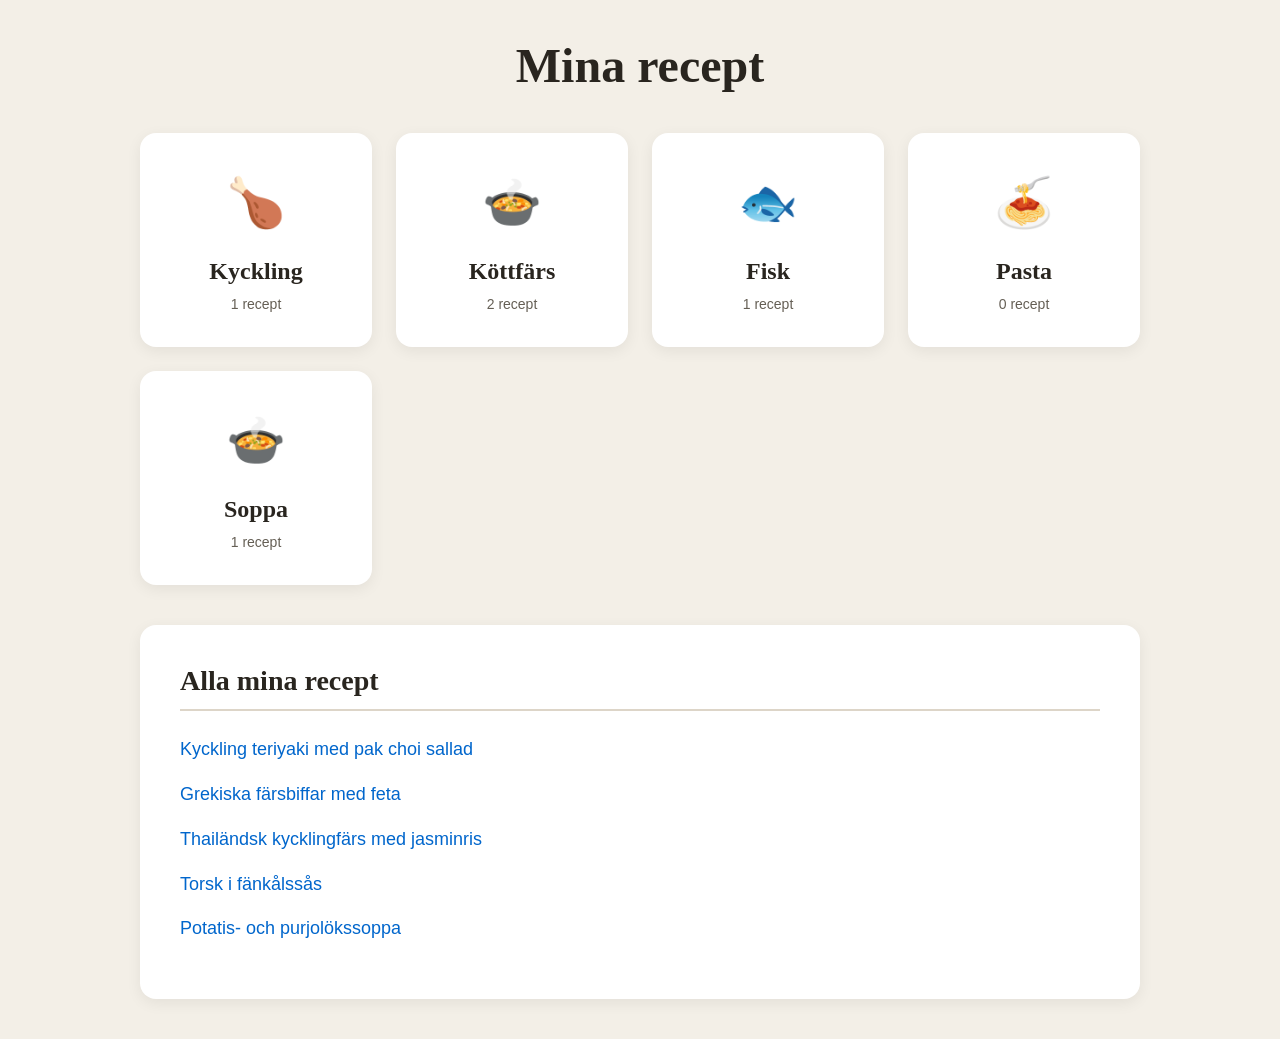
==== index.html @ 40a1303a ""Lägg till receptmappar" "Lägg till receptmappar"" ====
<!doctype html>
<html lang="sv">
<head>
<meta charset="utf-8">
<meta name="viewport" content="width=device-width,initial-scale=1">
<title>Mina recept</title>

<style>
body{
  margin:0;
  background:#f3efe7;
  color:#29251f;
  font:16px/1.6 -apple-system,BlinkMacSystemFont,"Helvetica Neue",sans-serif
}

.container{
  max-width:1000px;
  margin:0 auto;
  padding:40px 20px
}

h1{
  font:700 48px/1.1 Georgia,serif;
  margin:0 0 40px;
  text-align:center
}

.grid{
  display:grid;
  grid-template-columns:repeat(auto-fit,minmax(220px,1fr));
  gap:24px;
  margin-bottom:40px
}

.card{
  background:#fff;
  border-radius:16px;
  padding:32px;
  text-align:center;
  box-shadow:0 4px 15px #0001;
  transition:transform 0.2s,box-shadow 0.2s;
  text-decoration:none;
  color:inherit;
  display:flex;
  flex-direction:column;
  justify-content:center
}

.card:hover{
  transform:translateY(-4px);
  box-shadow:0 8px 25px #0002
}

.card-icon{
  font-size:48px;
  margin-bottom:16px
}

.card-title{
  font:700 24px Georgia,serif;
  margin:0
}

.card-count{
  font-size:14px;
  color:#655f55;
  margin-top:8px
}

.recipes-section{
  background:#fff;
  border-radius:16px;
  padding:40px;
  box-shadow:0 4px 15px #0001
}

.recipes-section h2{
  font:700 28px Georgia,serif;
  margin:0 0 24px;
  border-bottom:2px solid #ddd5c8;
  padding-bottom:12px
}

.recipe-list{
  list-style:none;
  padding:0;
  margin:0
}

.recipe-list li{
  margin:16px 0
}

.recipe-list a{
  color:#0066cc;
  text-decoration:none;
  font-size:18px
}

.recipe-list a:hover{
  text-decoration:underline
}

.recipe-source{
  font-size:12px;
  color:#999;
  margin-left:8px
}

@media(max-width:700px){
  .container{
    padding:20px 16px
  }

  h1{
    font-size:36px;
    margin-bottom:30px
  }

  .grid{
    grid-template-columns:1fr;
    gap:16px
  }

  .recipes-section{
    padding:20px
  }
}
</style>
</head>

<body>

<div class="container">

<h1>Mina recept</h1>

<div class="grid">

  <a href="kyckling/" class="card">
    <div class="card-icon">🍗</div>
    <div class="card-title">Kyckling</div>
    <div class="card-count">1 recept</div>
  </a>

  <a href="kottfars/" class="card">
    <div class="card-icon">🍲</div>
    <div class="card-title">Köttfärs</div>
    <div class="card-count">2 recept</div>
  </a>

  <a href="fisk/" class="card">
    <div class="card-icon">🐟</div>
    <div class="card-title">Fisk</div>
    <div class="card-count">1 recept</div>
  </a>

  <a href="pasta/" class="card">
    <div class="card-icon">🍝</div>
    <div class="card-title">Pasta</div>
    <div class="card-count">0 recept</div>
  </a>

  <a href="soppa/" class="card">
    <div class="card-icon">🍲</div>
    <div class="card-title">Soppa</div>
    <div class="card-count">1 recept</div>
  </a>

</div>

<div class="recipes-section">
  <h2>Alla mina recept</h2>
  <ul class="recipe-list">
    <li><a href="kyckling/kyckling-teriyaki-pak-choi.html">Kyckling teriyaki med pak choi sallad</a></li>
    <li><a href="kottfars/grekiska-farsbiffar-feta.html">Grekiska färsbiffar med feta</a></li>
    <li><a href="kottfars/thai-kycklingfars-jasminris.html">Thailändsk kycklingfärs med jasminris</a></li>
    <li><a href="fisk/torsk-fankals-sas.html">Torsk i fänkålssås</a></li>
    <li><a href="soppa/potatissoppa.html">Potatis- och purjolökssoppa</a></li>
  </ul>
</div>

</div>

</body>
</html>
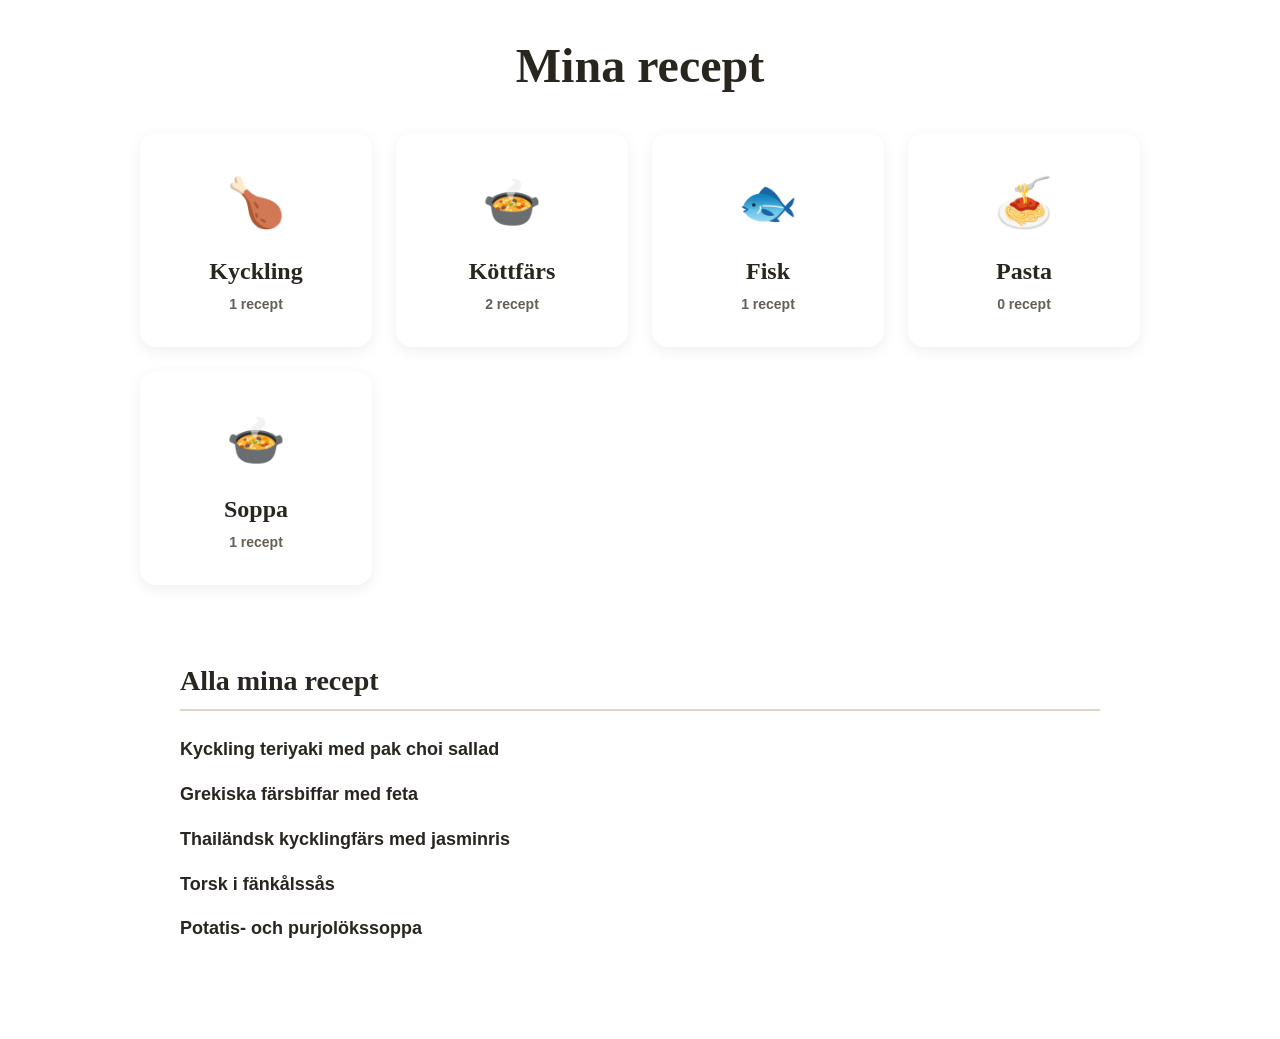
==== commit 795bbc98: "Update index.html" ====
--- a/index.html
+++ b/index.html
@@ -1,6 +1,7 @@
 <!doctype html>
 <html lang="sv">
 <head>
+  <link rel="stylesheet" href="style.css">
 <meta charset="utf-8">
 <meta name="viewport" content="width=device-width,initial-scale=1">
 <title>Mina recept</title>
@@ -183,4 +184,4 @@
 </div>
 
 </body>
-</html>+</html>
--- a/style.css
+++ b/style.css
@@ -0,0 +1,14 @@
+/* Gör alla receptlänkar mörka och i Helvetica Neue Bold */
+a, .recipe-list a {
+    color: #29251f !important;
+    text-decoration: none !important;
+    font-family: "Helvetica Neue", Arial, sans-serif !important;
+    font-weight: bold !important;
+    font-size: 18px !important;
+}
+
+/* Tar bort den vita bakgrunden och ramar på alla sidor */
+.recipes-section, .container, body {
+    background: transparent !important;
+    box-shadow: none !important;
+}
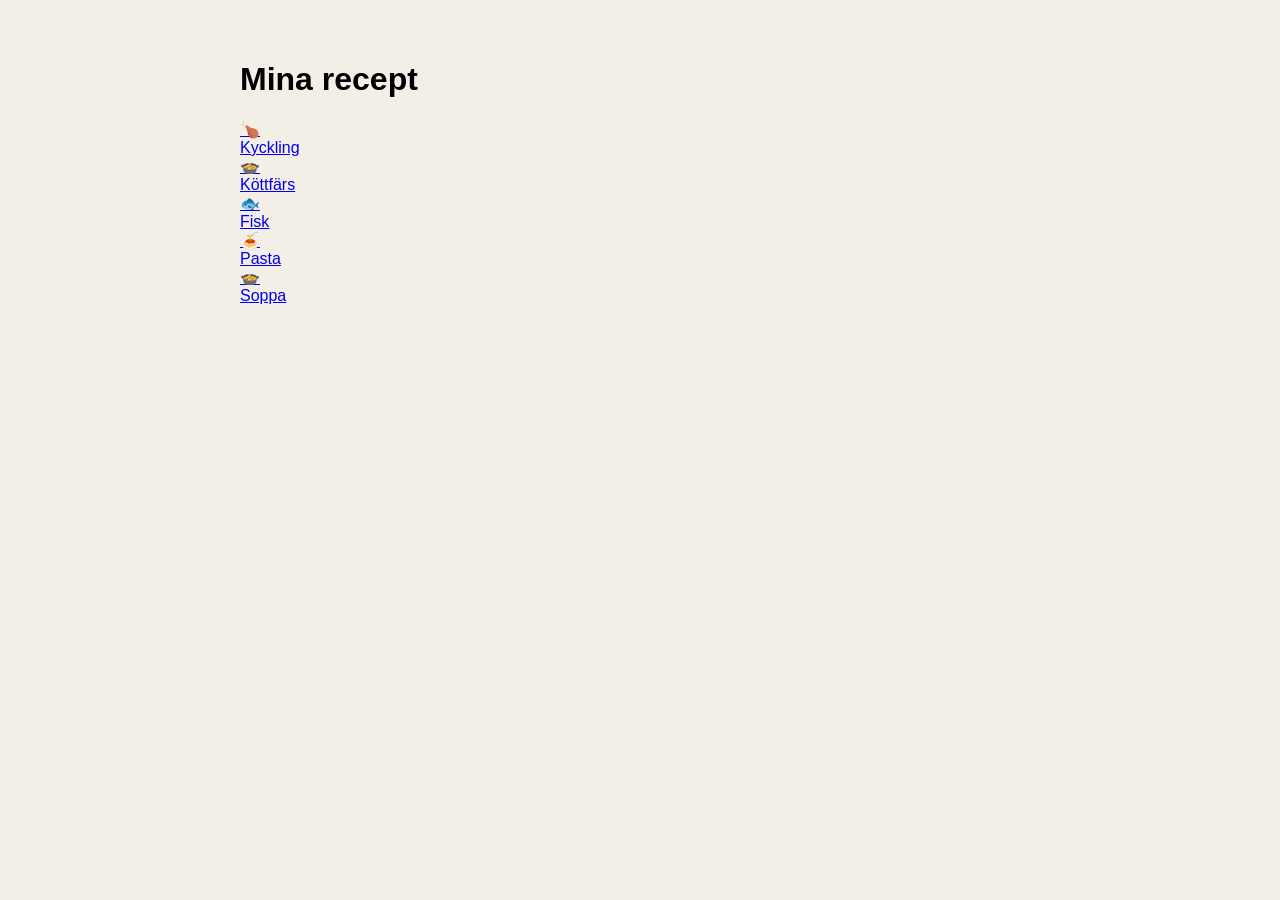
==== commit 25b1ea4b: "Update index.html" ====
--- a/index.html
+++ b/index.html
@@ -1,185 +1,46 @@
 <!doctype html>
 <html lang="sv">
 <head>
-  <link rel="stylesheet" href="style.css">
-<meta charset="utf-8">
-<meta name="viewport" content="width=device-width,initial-scale=1">
-<title>Mina recept</title>
-
-<style>
-body{
-  margin:0;
-  background:#f3efe7;
-  color:#29251f;
-  font:16px/1.6 -apple-system,BlinkMacSystemFont,"Helvetica Neue",sans-serif
-}
-
-.container{
-  max-width:1000px;
-  margin:0 auto;
-  padding:40px 20px
-}
-
-h1{
-  font:700 48px/1.1 Georgia,serif;
-  margin:0 0 40px;
-  text-align:center
-}
-
-.grid{
-  display:grid;
-  grid-template-columns:repeat(auto-fit,minmax(220px,1fr));
-  gap:24px;
-  margin-bottom:40px
-}
-
-.card{
-  background:#fff;
-  border-radius:16px;
-  padding:32px;
-  text-align:center;
-  box-shadow:0 4px 15px #0001;
-  transition:transform 0.2s,box-shadow 0.2s;
-  text-decoration:none;
-  color:inherit;
-  display:flex;
-  flex-direction:column;
-  justify-content:center
-}
-
-.card:hover{
-  transform:translateY(-4px);
-  box-shadow:0 8px 25px #0002
-}
-
-.card-icon{
-  font-size:48px;
-  margin-bottom:16px
-}
-
-.card-title{
-  font:700 24px Georgia,serif;
-  margin:0
-}
-
-.card-count{
-  font-size:14px;
-  color:#655f55;
-  margin-top:8px
-}
-
-.recipes-section{
-  background:#fff;
-  border-radius:16px;
-  padding:40px;
-  box-shadow:0 4px 15px #0001
-}
-
-.recipes-section h2{
-  font:700 28px Georgia,serif;
-  margin:0 0 24px;
-  border-bottom:2px solid #ddd5c8;
-  padding-bottom:12px
-}
-
-.recipe-list{
-  list-style:none;
-  padding:0;
-  margin:0
-}
-
-.recipe-list li{
-  margin:16px 0
-}
-
-.recipe-list a{
-  color:#0066cc;
-  text-decoration:none;
-  font-size:18px
-}
-
-.recipe-list a:hover{
-  text-decoration:underline
-}
-
-.recipe-source{
-  font-size:12px;
-  color:#999;
-  margin-left:8px
-}
-
-@media(max-width:700px){
-  .container{
-    padding:20px 16px
-  }
-
-  h1{
-    font-size:36px;
-    margin-bottom:30px
-  }
-
-  .grid{
-    grid-template-columns:1fr;
-    gap:16px
-  }
-
-  .recipes-section{
-    padding:20px
-  }
-}
-</style>
+    <!-- Den här raden styr hela sidans sandgula bakgrund och snygga marginaler -->
+    <link rel="stylesheet" href="style.css">
+    <meta charset="utf-8">
+    <meta name="viewport" content="width=device-width,initial-scale=1">
+    <title>Mina recept</title>
 </head>
-
 <body>
 
 <div class="container">
 
-<h1>Mina recept</h1>
+    <h1>Mina recept</h1>
 
-<div class="grid">
+    <div class="grid">
 
-  <a href="kyckling/" class="card">
-    <div class="card-icon">🍗</div>
-    <div class="card-title">Kyckling</div>
-    <div class="card-count">1 recept</div>
-  </a>
+        <a href="kyckling/" class="card">
+            <div class="card-icon">🍗</div>
+            <div class="card-title">Kyckling</div>
+        </a>
 
-  <a href="kottfars/" class="card">
-    <div class="card-icon">🍲</div>
-    <div class="card-title">Köttfärs</div>
-    <div class="card-count">2 recept</div>
-  </a>
+        <a href="kottfars/" class="card">
+            <div class="card-icon">🍲</div>
+            <div class="card-title">Köttfärs</div>
+        </a>
 
-  <a href="fisk/" class="card">
-    <div class="card-icon">🐟</div>
-    <div class="card-title">Fisk</div>
-    <div class="card-count">1 recept</div>
-  </a>
+        <a href="fisk/" class="card">
+            <div class="card-icon">🐟</div>
+            <div class="card-title">Fisk</div>
+        </a>
 
-  <a href="pasta/" class="card">
-    <div class="card-icon">🍝</div>
-    <div class="card-title">Pasta</div>
-    <div class="card-count">0 recept</div>
-  </a>
+        <a href="pasta/" class="card">
+            <div class="card-icon">🍝</div>
+            <div class="card-title">Pasta</div>
+        </a>
 
-  <a href="soppa/" class="card">
-    <div class="card-icon">🍲</div>
-    <div class="card-title">Soppa</div>
-    <div class="card-count">1 recept</div>
-  </a>
+        <a href="soppa/" class="card">
+            <div class="card-icon">🍲</div>
+            <div class="card-title">Soppa</div>
+        </a>
 
-</div>
-
-<div class="recipes-section">
-  <h2>Alla mina recept</h2>
-  <ul class="recipe-list">
-    <li><a href="kyckling/kyckling-teriyaki-pak-choi.html">Kyckling teriyaki med pak choi sallad</a></li>
-    <li><a href="kottfars/grekiska-farsbiffar-feta.html">Grekiska färsbiffar med feta</a></li>
-    <li><a href="kottfars/thai-kycklingfars-jasminris.html">Thailändsk kycklingfärs med jasminris</a></li>
-    <li><a href="fisk/torsk-fankals-sas.html">Torsk i fänkålssås</a></li>
-    <li><a href="soppa/potatissoppa.html">Potatis- och purjolökssoppa</a></li>
-  </ul>
-</div>
+    </div>
 
 </div>
 
--- a/style.css
+++ b/style.css
@@ -1,14 +1,96 @@
-/* Gör alla receptlänkar mörka och i Helvetica Neue Bold */
-a, .recipe-list a {
+/* Den sandfärgade bakgrunden och sidmarginaler */
+body {
+    background-color: #f3efe7 !important;
+    margin: 0;
+    padding: 40px 20px !important;
+    font-family: "-apple-system", BlinkMacSystemFont, "Helvetica Neue", Arial, sans-serif;
+}
+
+/* Behållarboxen för innehållet */
+.container {
+    max-width: 800px;
+    margin: 0 auto;
+}
+
+/* Den yttre samlingsboxen – helt transparent */
+.recipes-section {
+    background: transparent !important;
+    box-shadow: none !important;
+    padding: 0 !important;
+    margin-top: 20px;
+}
+
+/* Rensar bort list-prickar */
+.recipe-list {
+    list-style: none !important;
+    padding: 0 !important;
+    margin: 0 !important;
+}
+
+/* Det klickbara vita kortet */
+.recipe-list li {
+    background-color: #ffffff !important;
+    border-radius: 12px !important;
+    margin-bottom: 12px !important;
+    box-shadow: 0 4px 12px rgba(0,0,0,0.05) !important;
+    transition: transform 0.2s ease, box-shadow 0.2s ease;
+}
+
+/* Lyft-effekt vid hover */
+.recipe-list li:hover {
+    transform: translateY(-2px);
+    box-shadow: 0 6px 18px rgba(0,0,0,0.08) !important;
+}
+
+/* HÄR FIXAR VI HÖGERSTÄLLNINGEN! */
+/* Denna kod tvingar namnet till vänster och stjärnorna till höger */
+.recipe-list a {
     color: #29251f !important;
     text-decoration: none !important;
     font-family: "Helvetica Neue", Arial, sans-serif !important;
     font-weight: bold !important;
-    font-size: 18px !important;
+    font-size: 20px !important;
+    
+    /* Magiska raderna för högerställning: */
+    display: flex !important;
+    justify-content: space-between !important;
+    align-items: center !important;
+    padding: 18px 24px !important; /* Flyttat hit så hela kortet är klickbart */
 }
 
-/* Tar bort den vita bakgrunden och ramar på alla sidor */
-.recipes-section, .container, body {
-    background: transparent !important;
-    box-shadow: none !important;
+/* Ger stjärnorna lite andningsrum mellan varandra */
+.recipe-list a span:last-child {
+    letter-spacing: 2px;
 }
+
+/* "← Tillbaka"-knappen */
+a[href="../"], a[href="./"], .back {
+    display: inline-block;
+    background-color: #ffffff !important;
+    color: #29251f !important;
+    padding: 8px 16px !important;
+    border-radius: 20px !important;
+    font-size: 14px !important;
+    font-family: "Helvetica Neue", Arial, sans-serif !important;
+    font-weight: bold !important;
+    box-shadow: 0 2px 6px rgba(0,0,0,0.05) !important;
+    text-decoration: none !important;
+    margin-bottom: 20px;
+    transition: transform 0.2s;
+}
+
+a[href="../"]:hover, .back:hover {
+    transform: translateY(-2px);
+}
+
+/* 
+   -------------------------------------------------
+   ⭐ SPARA STJÄRNORNA HÄR SÅ DU KAN KOPIERA DEM ⭐
+   -------------------------------------------------
+   1 stjärna:  ⭐☆☆☆☆
+   2 stjärnor: ⭐⭐☆☆•
+   3 stjärnor: ⭐⭐⭐☆☆
+   4 stjärnor: ⭐⭐⭐⭐☆
+   5 stjärnor: ⭐⭐⭐⭐⭐
+   -------------------------------------------------
+*/
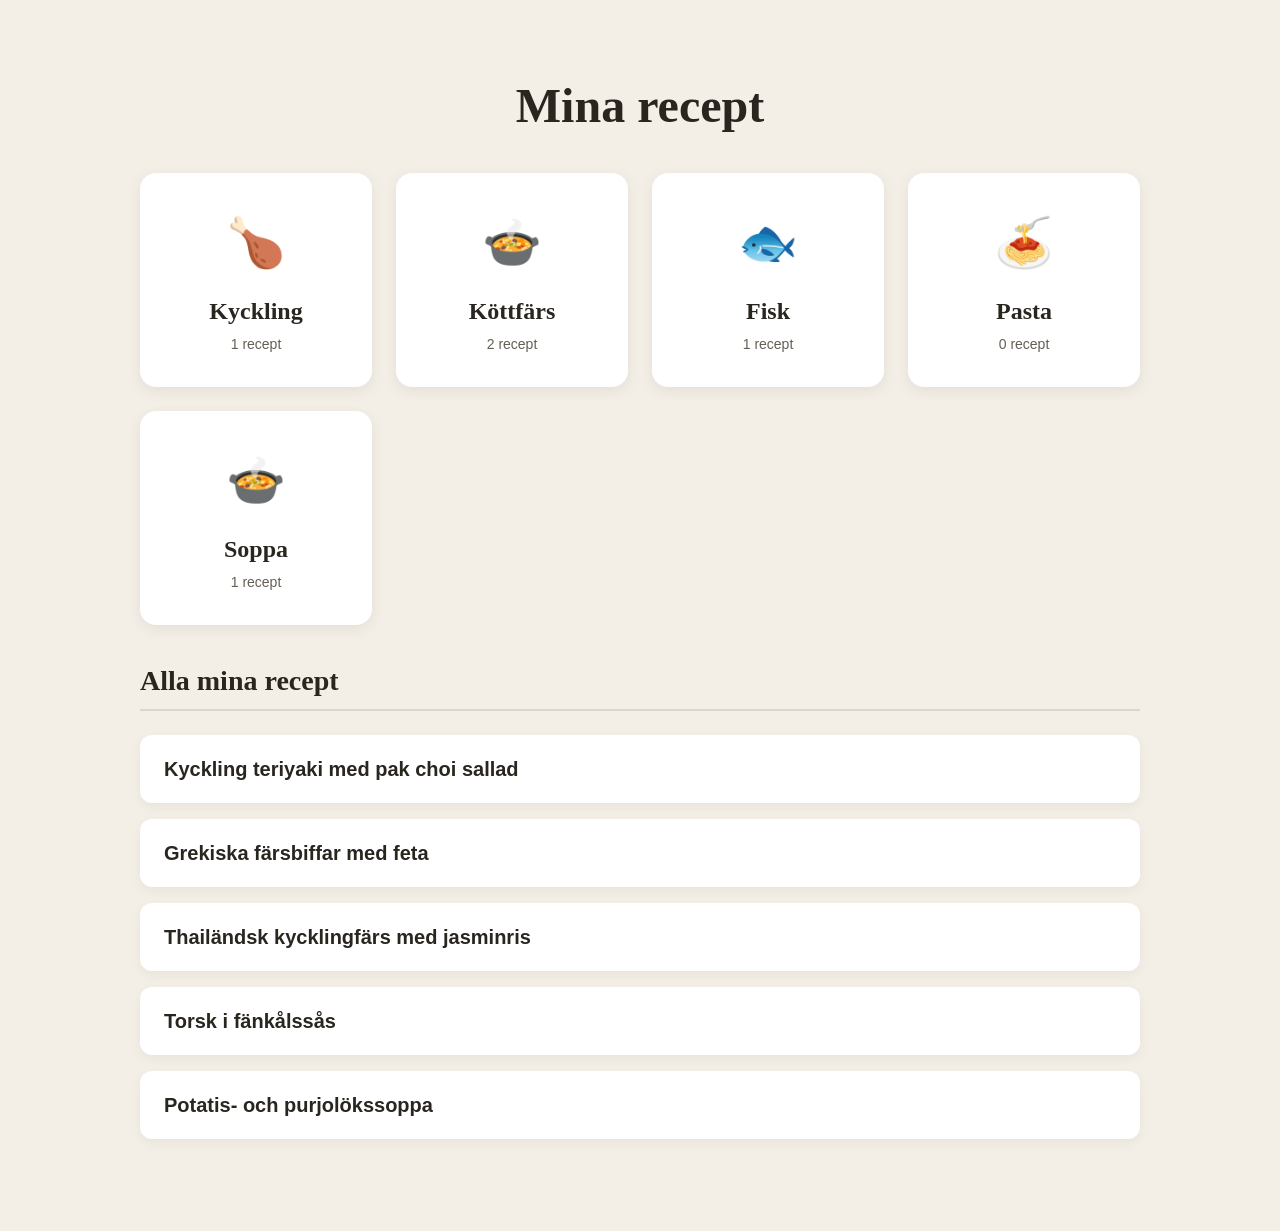
==== commit dadbcc6f: "Update index.html" ====
--- a/index.html
+++ b/index.html
@@ -1,46 +1,185 @@
 <!doctype html>
 <html lang="sv">
 <head>
-    <!-- Den här raden styr hela sidans sandgula bakgrund och snygga marginaler -->
-    <link rel="stylesheet" href="style.css">
-    <meta charset="utf-8">
-    <meta name="viewport" content="width=device-width,initial-scale=1">
-    <title>Mina recept</title>
+  <link rel="stylesheet" href="style.css">
+<meta charset="utf-8">
+<meta name="viewport" content="width=device-width,initial-scale=1">
+<title>Mina recept</title>
+
+<style>
+body{
+  margin:0;
+  background:#f3efe7;
+  color:#29251f;
+  font:16px/1.6 -apple-system,BlinkMacSystemFont,"Helvetica Neue",sans-serif
+}
+
+.container{
+  max-width:1000px;
+  margin:0 auto;
+  padding:40px 20px
+}
+
+h1{
+  font:700 48px/1.1 Georgia,serif;
+  margin:0 0 40px;
+  text-align:center
+}
+
+.grid{
+  display:grid;
+  grid-template-columns:repeat(auto-fit,minmax(220px,1fr));
+  gap:24px;
+  margin-bottom:40px
+}
+
+.card{
+  background:#fff;
+  border-radius:16px;
+  padding:32px;
+  text-align:center;
+  box-shadow:0 4px 15px #0001;
+  transition:transform 0.2s,box-shadow 0.2s;
+  text-decoration:none;
+  color:inherit;
+  display:flex;
+  flex-direction:column;
+  justify-content:center
+}
+
+.card:hover{
+  transform:translateY(-4px);
+  box-shadow:0 8px 25px #0002
+}
+
+.card-icon{
+  font-size:48px;
+  margin-bottom:16px
+}
+
+.card-title{
+  font:700 24px Georgia,serif;
+  margin:0
+}
+
+.card-count{
+  font-size:14px;
+  color:#655f55;
+  margin-top:8px
+}
+
+.recipes-section{
+  background:#fff;
+  border-radius:16px;
+  padding:40px;
+  box-shadow:0 4px 15px #0001
+}
+
+.recipes-section h2{
+  font:700 28px Georgia,serif;
+  margin:0 0 24px;
+  border-bottom:2px solid #ddd5c8;
+  padding-bottom:12px
+}
+
+.recipe-list{
+  list-style:none;
+  padding:0;
+  margin:0
+}
+
+.recipe-list li{
+  margin:16px 0
+}
+
+.recipe-list a{
+  color:#0066cc;
+  text-decoration:none;
+  font-size:18px
+}
+
+.recipe-list a:hover{
+  text-decoration:underline
+}
+
+.recipe-source{
+  font-size:12px;
+  color:#999;
+  margin-left:8px
+}
+
+@media(max-width:700px){
+  .container{
+    padding:20px 16px
+  }
+
+  h1{
+    font-size:36px;
+    margin-bottom:30px
+  }
+
+  .grid{
+    grid-template-columns:1fr;
+    gap:16px
+  }
+
+  .recipes-section{
+    padding:20px
+  }
+}
+</style>
 </head>
+
 <body>
 
 <div class="container">
 
-    <h1>Mina recept</h1>
+<h1>Mina recept</h1>
 
-    <div class="grid">
+<div class="grid">
 
-        <a href="kyckling/" class="card">
-            <div class="card-icon">🍗</div>
-            <div class="card-title">Kyckling</div>
-        </a>
+  <a href="kyckling/" class="card">
+    <div class="card-icon">🍗</div>
+    <div class="card-title">Kyckling</div>
+    <div class="card-count">1 recept</div>
+  </a>
 
-        <a href="kottfars/" class="card">
-            <div class="card-icon">🍲</div>
-            <div class="card-title">Köttfärs</div>
-        </a>
+  <a href="kottfars/" class="card">
+    <div class="card-icon">🍲</div>
+    <div class="card-title">Köttfärs</div>
+    <div class="card-count">2 recept</div>
+  </a>
 
-        <a href="fisk/" class="card">
-            <div class="card-icon">🐟</div>
-            <div class="card-title">Fisk</div>
-        </a>
+  <a href="fisk/" class="card">
+    <div class="card-icon">🐟</div>
+    <div class="card-title">Fisk</div>
+    <div class="card-count">1 recept</div>
+  </a>
 
-        <a href="pasta/" class="card">
-            <div class="card-icon">🍝</div>
-            <div class="card-title">Pasta</div>
-        </a>
+  <a href="pasta/" class="card">
+    <div class="card-icon">🍝</div>
+    <div class="card-title">Pasta</div>
+    <div class="card-count">0 recept</div>
+  </a>
 
-        <a href="soppa/" class="card">
-            <div class="card-icon">🍲</div>
-            <div class="card-title">Soppa</div>
-        </a>
+  <a href="soppa/" class="card">
+    <div class="card-icon">🍲</div>
+    <div class="card-title">Soppa</div>
+    <div class="card-count">1 recept</div>
+  </a>
 
-    </div>
+</div>
+
+<div class="recipes-section">
+  <h2>Alla mina recept</h2>
+  <ul class="recipe-list">
+    <li><a href="kyckling/kyckling-teriyaki-pak-choi.html">Kyckling teriyaki med pak choi sallad</a></li>
+    <li><a href="kottfars/grekiska-farsbiffar-feta.html">Grekiska färsbiffar med feta</a></li>
+    <li><a href="kottfars/thai-kycklingfars-jasminris.html">Thailändsk kycklingfärs med jasminris</a></li>
+    <li><a href="fisk/torsk-fankals-sas.html">Torsk i fänkålssås</a></li>
+    <li><a href="soppa/potatissoppa.html">Potatis- och purjolökssoppa</a></li>
+  </ul>
+</div>
 
 </div>
 
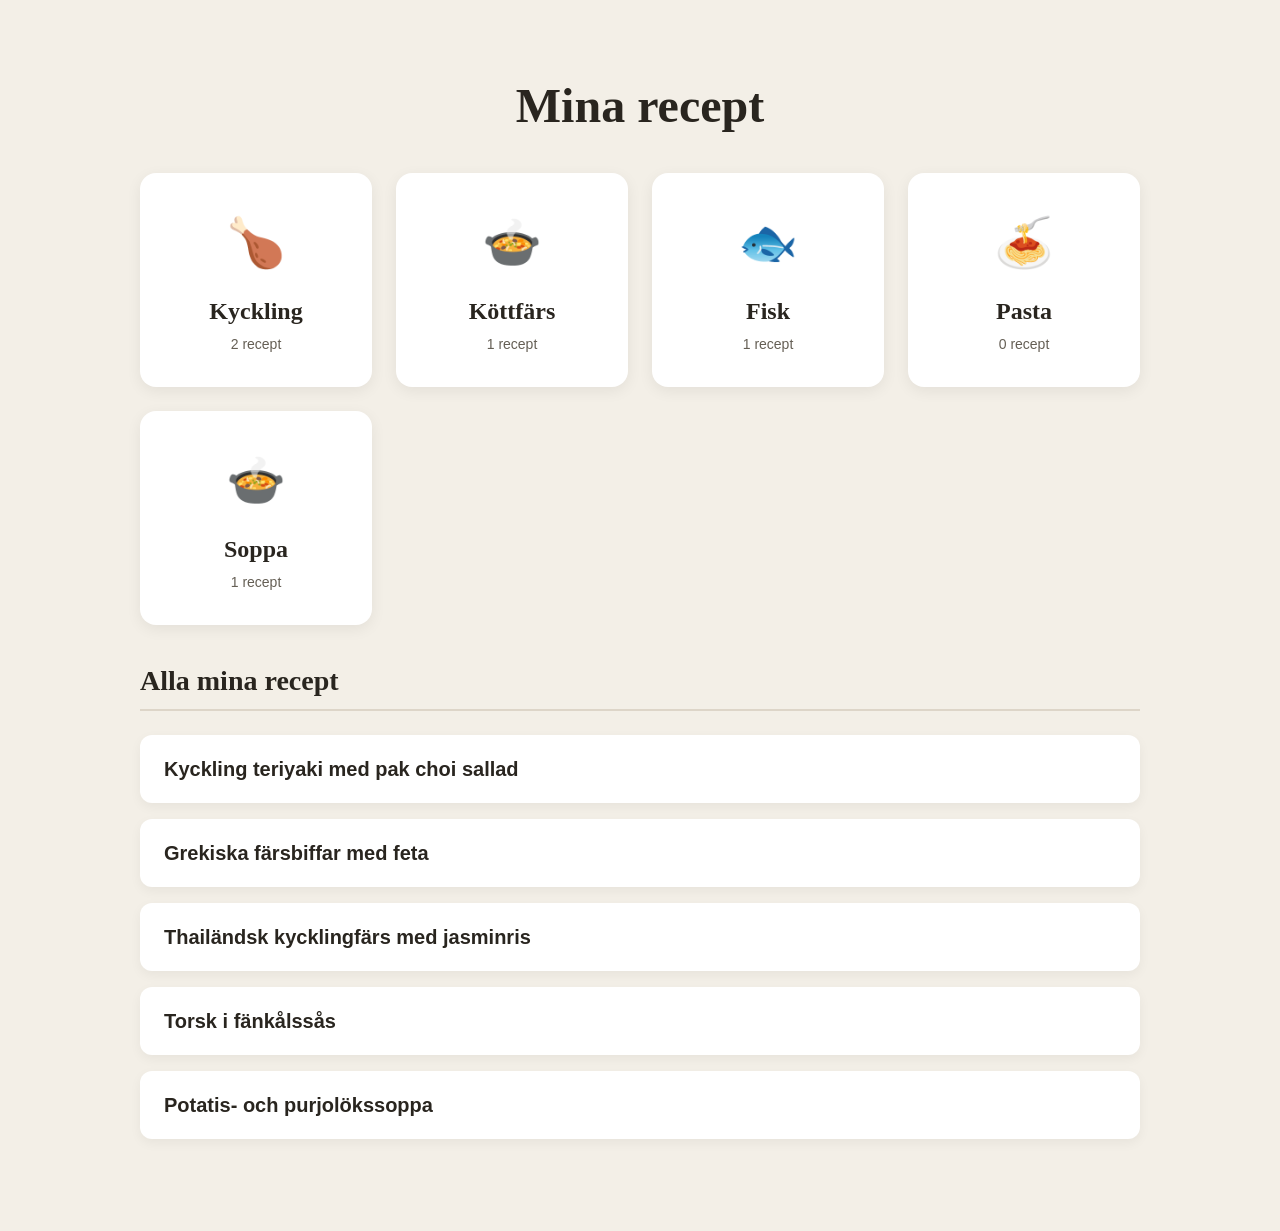
==== commit 3c91e739: "Update index.html" ====
--- a/index.html
+++ b/index.html
@@ -141,13 +141,13 @@
   <a href="kyckling/" class="card">
     <div class="card-icon">🍗</div>
     <div class="card-title">Kyckling</div>
-    <div class="card-count">1 recept</div>
+    <div class="card-count">2 recept</div>
   </a>
 
   <a href="kottfars/" class="card">
     <div class="card-icon">🍲</div>
     <div class="card-title">Köttfärs</div>
-    <div class="card-count">2 recept</div>
+    <div class="card-count">1 recept</div>
   </a>
 
   <a href="fisk/" class="card">
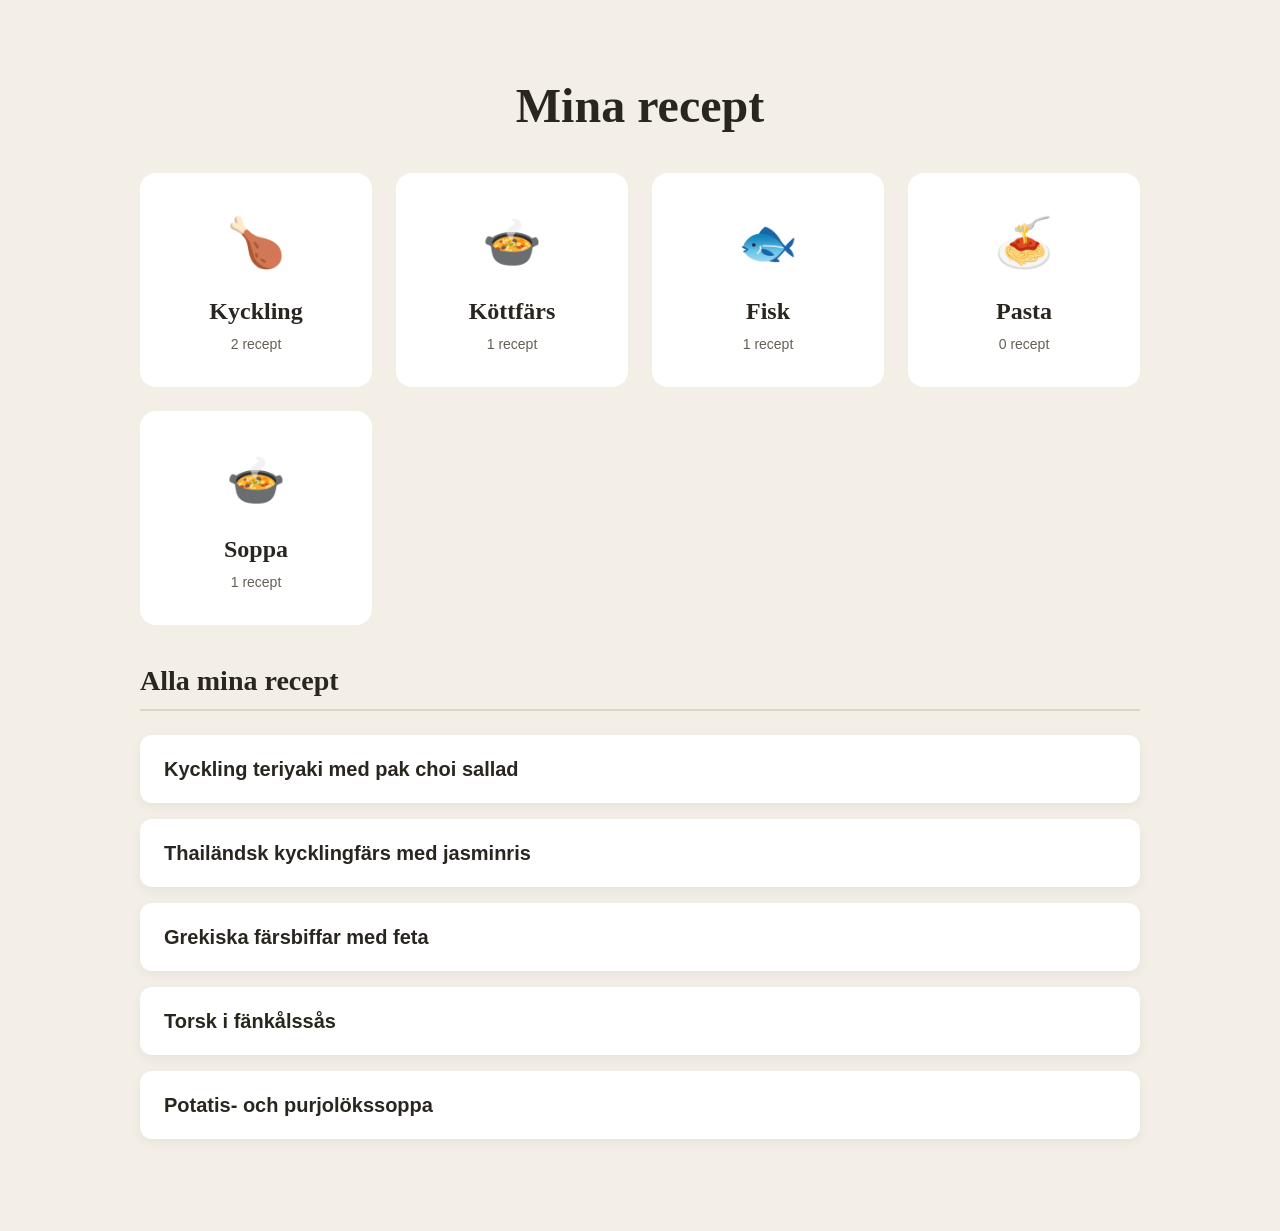
==== commit 622eecaa: "Update index.html" ====
--- a/index.html
+++ b/index.html
@@ -38,7 +38,7 @@
   border-radius:16px;
   padding:32px;
   text-align:center;
-  box-shadow:0 4px 15px #0001;
+  box-shadow:0 4px 15px #0001
   transition:transform 0.2s,box-shadow 0.2s;
   text-decoration:none;
   color:inherit;
@@ -102,12 +102,6 @@
   text-decoration:underline
 }
 
-.recipe-source{
-  font-size:12px;
-  color:#999;
-  margin-left:8px
-}
-
 @media(max-width:700px){
   .container{
     padding:20px 16px
@@ -138,44 +132,46 @@
 
 <div class="grid">
 
+  <!-- ID-taggarna nedanför (id="count-...") talar om för vårt script vart räknaren ska skrivas ut -->
   <a href="kyckling/" class="card">
     <div class="card-icon">🍗</div>
     <div class="card-title">Kyckling</div>
-    <div class="card-count">2 recept</div>
+    <div id="count-kyckling" class="card-count">Laddar...</div>
   </a>
 
   <a href="kottfars/" class="card">
     <div class="card-icon">🍲</div>
     <div class="card-title">Köttfärs</div>
-    <div class="card-count">1 recept</div>
+    <div id="count-kottfars" class="card-count">Laddar...</div>
   </a>
 
   <a href="fisk/" class="card">
     <div class="card-icon">🐟</div>
     <div class="card-title">Fisk</div>
-    <div class="card-count">1 recept</div>
+    <div id="count-fisk" class="card-count">Laddar...</div>
   </a>
 
   <a href="pasta/" class="card">
     <div class="card-icon">🍝</div>
     <div class="card-title">Pasta</div>
-    <div class="card-count">0 recept</div>
+    <div id="count-pasta" class="card-count">Laddar...</div>
   </a>
 
   <a href="soppa/" class="card">
     <div class="card-icon">🍲</div>
     <div class="card-title">Soppa</div>
-    <div class="card-count">1 recept</div>
+    <div id="count-soppa" class="card-count">Laddar...</div>
   </a>
 
 </div>
 
+<!-- Den här listan gömmer vi inte, utan scriptet använder den för att räkna antalet rader! -->
 <div class="recipes-section">
   <h2>Alla mina recept</h2>
-  <ul class="recipe-list">
+  <ul id="main-recipe-list" class="recipe-list">
     <li><a href="kyckling/kyckling-teriyaki-pak-choi.html">Kyckling teriyaki med pak choi sallad</a></li>
+    <li><a href="kyckling/thai-kycklingfars-jasminris.html">Thailändsk kycklingfärs med jasminris</a></li>
     <li><a href="kottfars/grekiska-farsbiffar-feta.html">Grekiska färsbiffar med feta</a></li>
-    <li><a href="kottfars/thai-kycklingfars-jasminris.html">Thailändsk kycklingfärs med jasminris</a></li>
     <li><a href="fisk/torsk-fankals-sas.html">Torsk i fänkålssås</a></li>
     <li><a href="soppa/potatissoppa.html">Potatis- och purjolökssoppa</a></li>
   </ul>
@@ -183,5 +179,35 @@
 
 </div>
 
+<!-- Det här är det osynliga scriptet som gör hela räkne-jobbet automatiskt -->
+<script>
+  document.addEventListener("DOMContentLoaded", function() {
+    // 1. Skapa en tom räknare för varje kategori
+    const counts = { kyckling: 0, kottfars: 0, fisk: 0, pasta: 0, soppa: 0 };
+    
+    // 2. Hämta alla länkar i den stora receptlistan längst ner
+    const recipeLinks = document.querySelectorAll("#main-recipe-list a");
+    
+    // 3. Gå igenom varje länk och se vilken mapp den pekar på
+    recipeLinks.forEach(link => {
+      const href = link.getAttribute("href");
+      
+      if (href.startsWith("kyckling/")) counts.kyckling++;
+      else if (href.startsWith("kottfars/")) counts.kottfars++;
+      else if (href.startsWith("fisk/")) counts.fisk++;
+      else if (href.startsWith("pasta/")) counts.pasta++;
+      else if (href.startsWith("soppa/")) counts.soppa++;
+    });
+    
+    // 4. Skriv ut de korrekta, automatiska siffrorna i dina fina boxar
+    for (const kategori in counts) {
+      const element = document.getElementById("count-" + kategori);
+      if (element) {
+        element.textContent = counts[kategori] + " recept";
+      }
+    }
+  });
+</script>
+
 </body>
 </html>
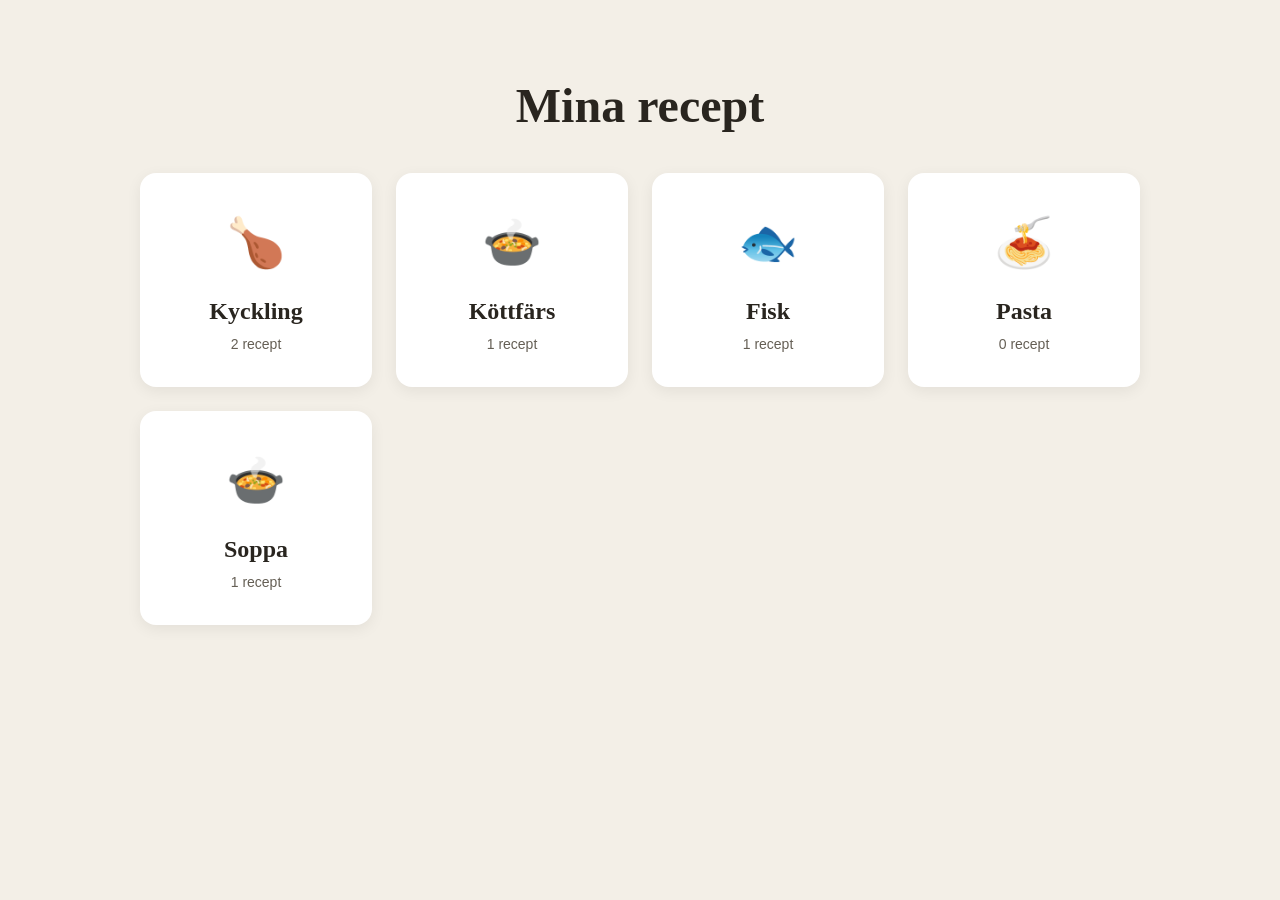
==== commit 3ebc8518: "Update index.html" ====
--- a/index.html
+++ b/index.html
@@ -38,7 +38,7 @@
   border-radius:16px;
   padding:32px;
   text-align:center;
-  box-shadow:0 4px 15px #0001
+  box-shadow:0 4px 15px #0001; /* <-- LÄGG TILL SEMIKOLON HÄR MED! */
   transition:transform 0.2s,box-shadow 0.2s;
   text-decoration:none;
   color:inherit;
@@ -72,7 +72,8 @@
   background:#fff;
   border-radius:16px;
   padding:40px;
-  box-shadow:0 4px 15px #0001
+  box-shadow:0 4px 15px #0001;
+  display: none;
 }
 
 .recipes-section h2{
